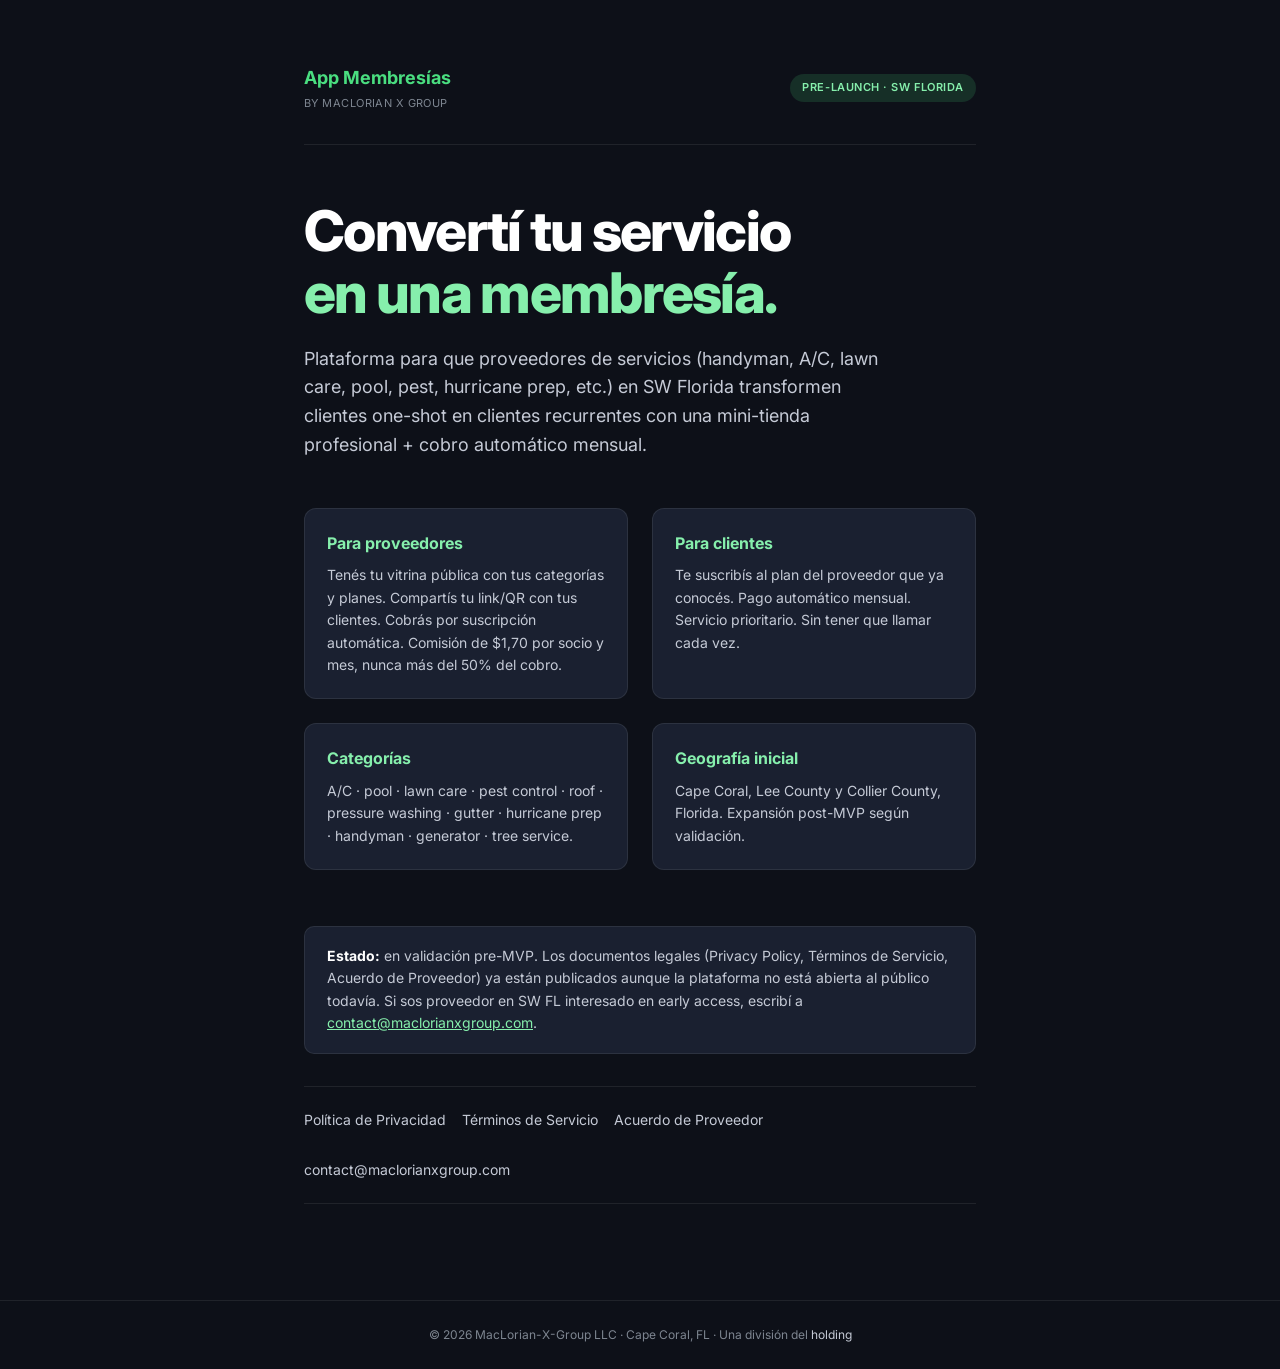
==== campana-web/index.html @ 007fd49b "fix(precio): el 10% muerto seguia VIVO en el cuestionario desplegado investigacion.maclorianxgroup.c" ====
<!DOCTYPE html>
<html lang="es">
<head>
<meta charset="UTF-8">
<meta name="viewport" content="width=device-width, initial-scale=1.0">
<meta name="description" content="App Membresías por Invitación: convierte tu servicio en una membresía. Marketplace cerrado de servicios para SW Florida.">
<meta name="theme-color" content="#0d1018">
<title>App Membresías · MacLorian X Group · Coming soon</title>
<link rel="preconnect" href="https://fonts.googleapis.com">
<link rel="preconnect" href="https://fonts.gstatic.com" crossorigin>
<link href="https://fonts.googleapis.com/css2?family=Inter:wght@400;500;600;700;800&display=swap" rel="stylesheet">
<link rel="stylesheet" href="/cookie-consent.css">
<style>
:root {
  --bg: #0d1018;
  --bg-2: #131722;
  --surface: #1a2030;
  --ink: #ffffff;
  --ink-soft: #c5cad6;
  --ink-mute: #7d8590;
  --rule: rgba(255,255,255,0.08);
  --accent: #4ade80;
  --accent-soft: #86efac;
}
* { box-sizing: border-box; margin: 0; padding: 0; }
body { font-family: 'Inter', system-ui, -apple-system, sans-serif; background: var(--bg); color: var(--ink); line-height: 1.6; min-height: 100vh; display: flex; flex-direction: column; }
.wrap { max-width: 720px; margin: 0 auto; padding: 64px 24px; flex: 1; width: 100%; }
header { display: flex; justify-content: space-between; align-items: center; padding-bottom: 32px; border-bottom: 1px solid var(--rule); margin-bottom: 56px; }
.brand { font-size: 18px; font-weight: 700; color: var(--accent); }
.brand small { display: block; font-size: 11px; color: var(--ink-mute); font-weight: 400; margin-top: 2px; letter-spacing: 0.04em; text-transform: uppercase; }
.tag { background: rgba(74,222,128,0.15); color: var(--accent-soft); padding: 5px 12px; border-radius: 999px; font-size: 11px; font-weight: 600; letter-spacing: 0.05em; text-transform: uppercase; }
h1 { font-size: clamp(36px, 6vw, 56px); line-height: 1.1; letter-spacing: -0.03em; margin-bottom: 20px; font-weight: 800; }
h1 em { font-style: normal; color: var(--accent-soft); }
.lede { font-size: 18px; color: var(--ink-soft); max-width: 580px; margin-bottom: 48px; }
.cards { display: grid; gap: 16px; grid-template-columns: 1fr; margin-bottom: 56px; }
@media (min-width: 640px) { .cards { grid-template-columns: 1fr 1fr; gap: 24px; } }
.card { background: var(--surface); border: 1px solid var(--rule); border-radius: 12px; padding: 22px; }
.card h3 { color: var(--accent-soft); font-size: 16px; margin-bottom: 8px; }
.card p { color: var(--ink-soft); font-size: 14px; }
.note { background: var(--surface); border: 1px solid var(--rule); border-radius: 10px; padding: 18px 22px; color: var(--ink-soft); font-size: 14px; margin-bottom: 32px; }
.note strong { color: var(--ink); }
.legal-links { display: flex; gap: 16px; flex-wrap: wrap; padding: 16px 0; border-top: 1px solid var(--rule); border-bottom: 1px solid var(--rule); margin: 32px 0; }
.legal-links a { color: var(--ink-soft); text-decoration: none; font-size: 14px; padding: 6px 0; }
.legal-links a:hover { color: var(--accent); }
footer { padding: 24px; text-align: center; color: var(--ink-mute); font-size: 12px; border-top: 1px solid var(--rule); }
footer a { color: var(--ink-soft); text-decoration: none; }
footer a:hover { color: var(--accent); }
</style>
</head>
<body>
<div class="wrap">
<header>
  <div class="brand">App Membresías<small>by MacLorian X Group</small></div>
  <span class="tag">Pre-launch · SW Florida</span>
</header>

<h1>Convertí tu servicio<br/><em>en una membresía.</em></h1>
<p class="lede">Plataforma para que proveedores de servicios (handyman, A/C, lawn care, pool, pest, hurricane prep, etc.) en SW Florida transformen clientes one-shot en clientes recurrentes con una mini-tienda profesional + cobro automático mensual.</p>

<div class="cards">
  <div class="card">
    <h3>Para proveedores</h3>
    <p>Tenés tu vitrina pública con tus categorías y planes. Compartís tu link/QR con tus clientes. Cobrás por suscripción automática. Comisión de $1,70 por socio y mes, nunca más del 50% del cobro.</p>
  </div>
  <div class="card">
    <h3>Para clientes</h3>
    <p>Te suscribís al plan del proveedor que ya conocés. Pago automático mensual. Servicio prioritario. Sin tener que llamar cada vez.</p>
  </div>
  <div class="card">
    <h3>Categorías</h3>
    <p>A/C · pool · lawn care · pest control · roof · pressure washing · gutter · hurricane prep · handyman · generator · tree service.</p>
  </div>
  <div class="card">
    <h3>Geografía inicial</h3>
    <p>Cape Coral, Lee County y Collier County, Florida. Expansión post-MVP según validación.</p>
  </div>
</div>

<div class="note">
<strong>Estado:</strong> en validación pre-MVP. Los documentos legales (Privacy Policy, Términos de Servicio, Acuerdo de Proveedor) ya están publicados aunque la plataforma no está abierta al público todavía. Si sos proveedor en SW FL interesado en early access, escribí a <a href="mailto:contact@maclorianxgroup.com" style="color: var(--accent-soft);">contact@maclorianxgroup.com</a>.
</div>

<div class="legal-links">
  <a href="/privacy">Política de Privacidad</a>
  <a href="/terms">Términos de Servicio</a>
  <a href="/provider-agreement">Acuerdo de Proveedor</a>
  <a href="mailto:contact@maclorianxgroup.com">contact@maclorianxgroup.com</a>
</div>
</div>

<footer>
  © 2026 MacLorian-X-Group LLC · Cape Coral, FL · Una división del <a href="https://maclorianxgroup.com">holding</a>
</footer>
<script src="/cookie-consent.js" defer></script>
</body>
</html>
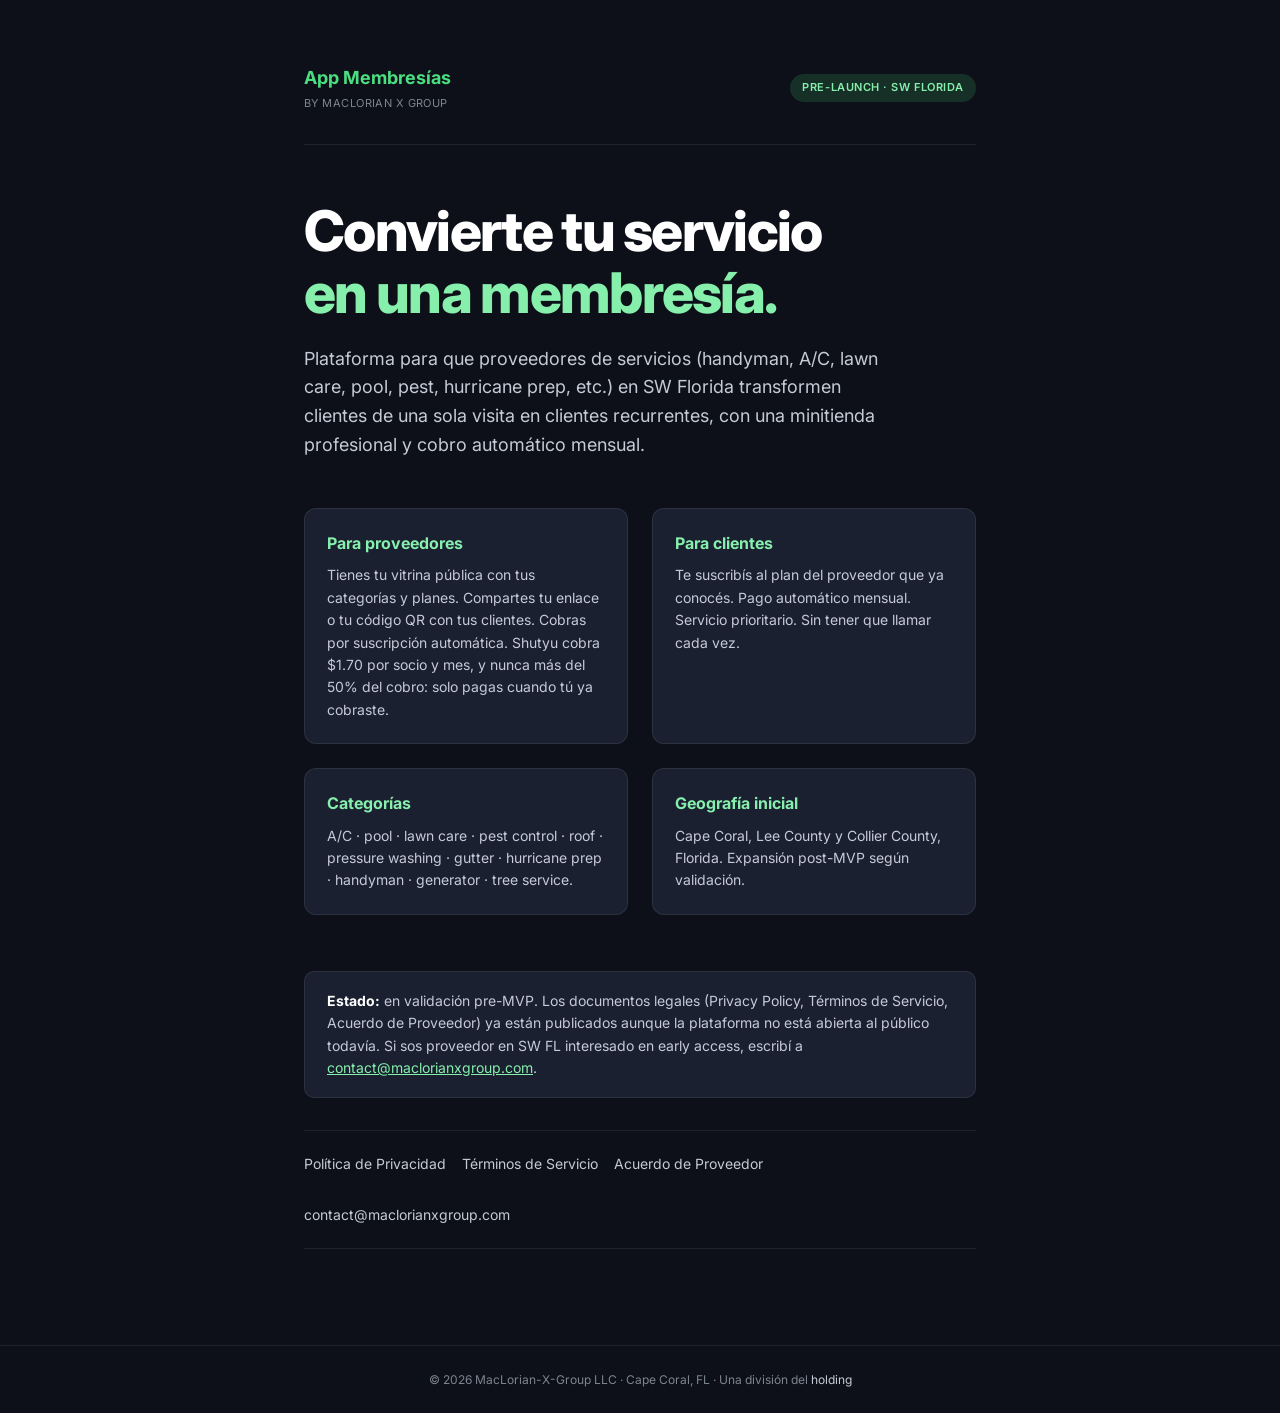
==== commit 8ec15cf6: "copy: las otras tres webs — y una anunciaba un precio que ya no existe Cuestionario, TRASLAPP y camp" ====
--- a/campana-web/index.html
+++ b/campana-web/index.html
@@ -54,13 +54,13 @@
   <span class="tag">Pre-launch · SW Florida</span>
 </header>
 
-<h1>Convertí tu servicio<br/><em>en una membresía.</em></h1>
-<p class="lede">Plataforma para que proveedores de servicios (handyman, A/C, lawn care, pool, pest, hurricane prep, etc.) en SW Florida transformen clientes one-shot en clientes recurrentes con una mini-tienda profesional + cobro automático mensual.</p>
+<h1>Convierte tu servicio<br/><em>en una membresía.</em></h1>
+<p class="lede">Plataforma para que proveedores de servicios (handyman, A/C, lawn care, pool, pest, hurricane prep, etc.) en SW Florida transformen clientes de una sola visita en clientes recurrentes, con una minitienda profesional y cobro automático mensual.</p>
 
 <div class="cards">
   <div class="card">
     <h3>Para proveedores</h3>
-    <p>Tenés tu vitrina pública con tus categorías y planes. Compartís tu link/QR con tus clientes. Cobrás por suscripción automática. Comisión de $1,70 por socio y mes, nunca más del 50% del cobro.</p>
+    <p>Tienes tu vitrina pública con tus categorías y planes. Compartes tu enlace o tu código QR con tus clientes. Cobras por suscripción automática. Shutyu cobra $1.70 por socio y mes, y nunca más del 50% del cobro: solo pagas cuando tú ya cobraste.</p>
   </div>
   <div class="card">
     <h3>Para clientes</h3>
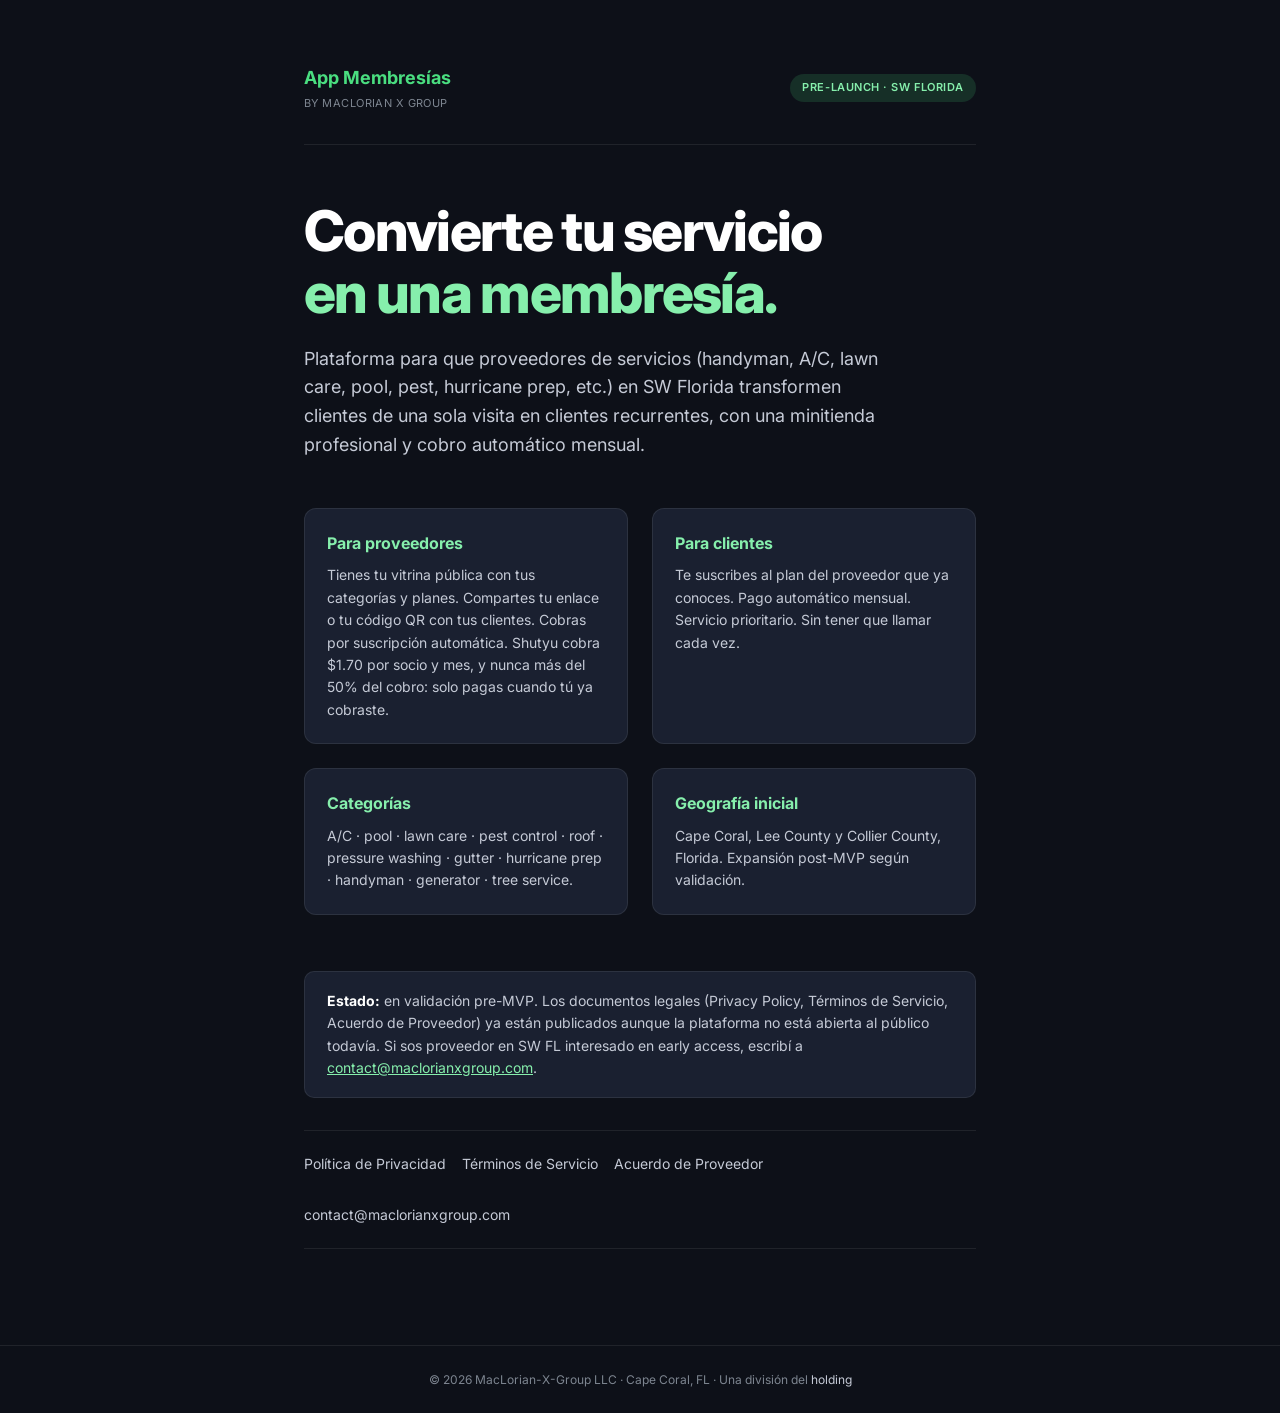
==== commit a68939eb: "merge: el arreglo del precio de Miguel, que llevaba 5 dias sin pushear 007fd49 ("fix(precio): el 10%" ====
--- a/campana-web/index.html
+++ b/campana-web/index.html
@@ -64,7 +64,7 @@
   </div>
   <div class="card">
     <h3>Para clientes</h3>
-    <p>Te suscribís al plan del proveedor que ya conocés. Pago automático mensual. Servicio prioritario. Sin tener que llamar cada vez.</p>
+    <p>Te suscribes al plan del proveedor que ya conoces. Pago automático mensual. Servicio prioritario. Sin tener que llamar cada vez.</p>
   </div>
   <div class="card">
     <h3>Categorías</h3>
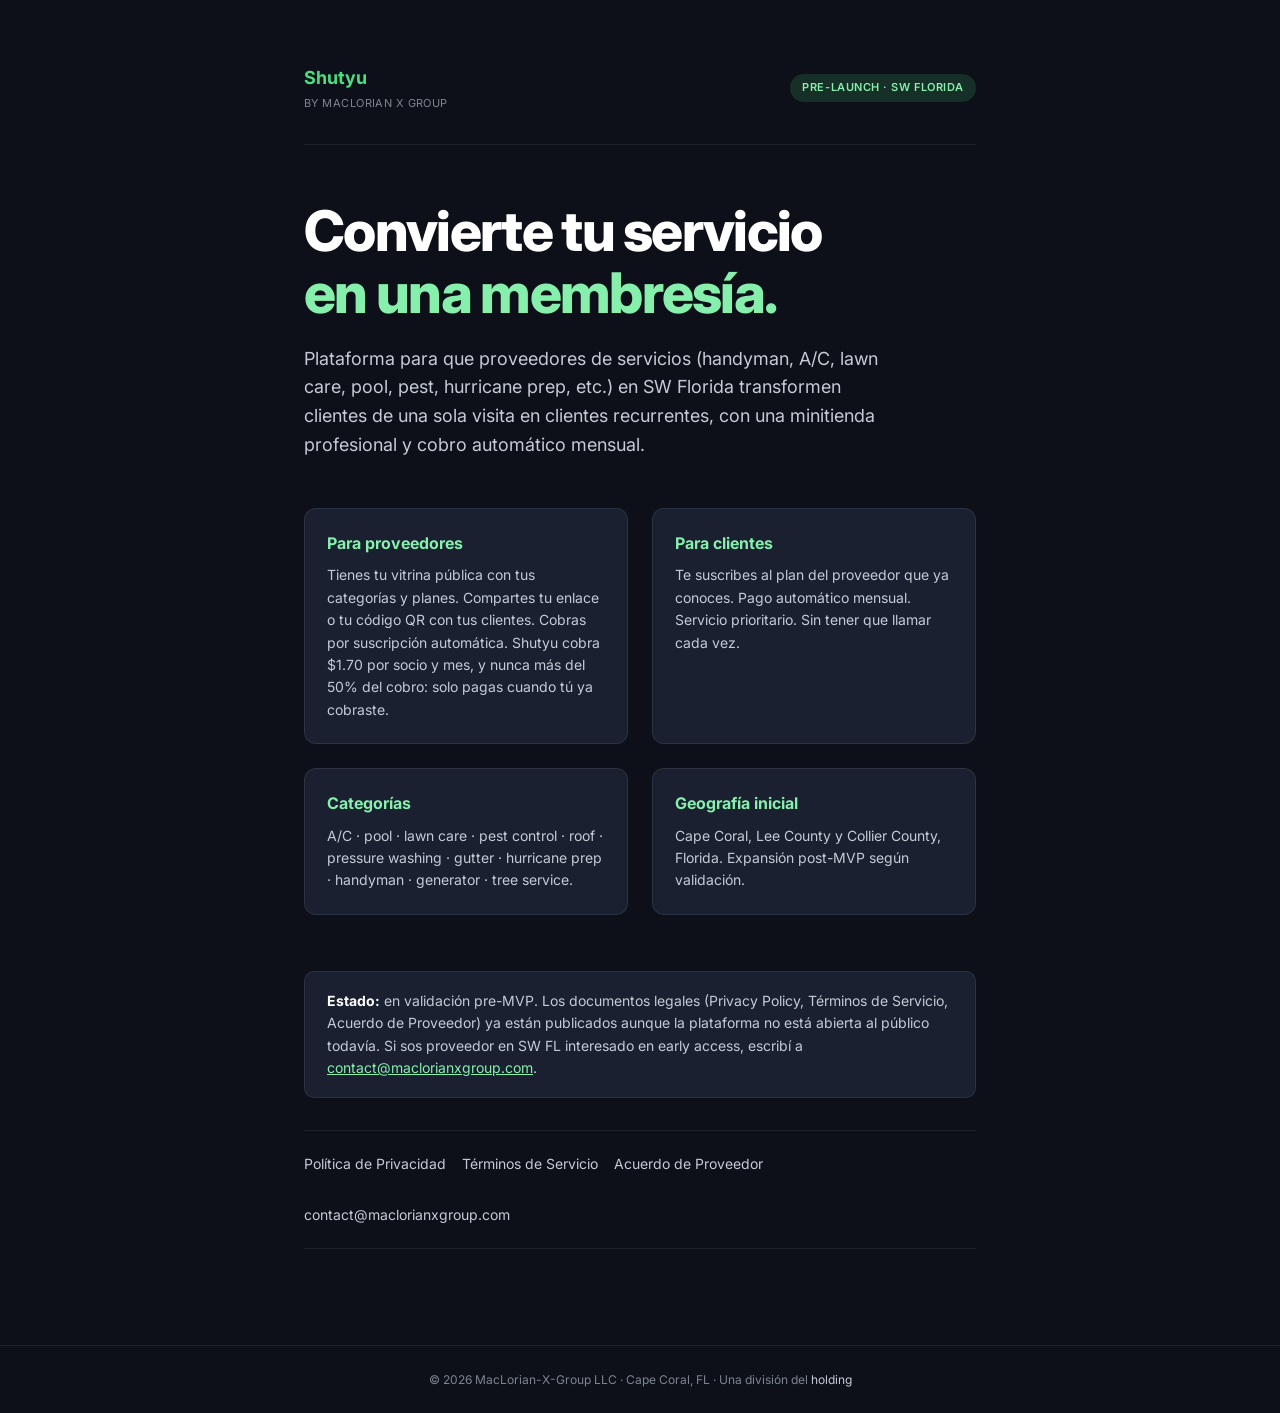
==== commit af363024: "campana-web: rebrand App Membresias -> Shutyu + a11y banner cookies - marca/titulos/meta a Shutyu (e" ====
--- a/campana-web/index.html
+++ b/campana-web/index.html
@@ -3,9 +3,9 @@
 <head>
 <meta charset="UTF-8">
 <meta name="viewport" content="width=device-width, initial-scale=1.0">
-<meta name="description" content="App Membresías por Invitación: convierte tu servicio en una membresía. Marketplace cerrado de servicios para SW Florida.">
+<meta name="description" content="Shutyu por Invitación: convierte tu servicio en una membresía. Marketplace cerrado de servicios para SW Florida.">
 <meta name="theme-color" content="#0d1018">
-<title>App Membresías · MacLorian X Group · Coming soon</title>
+<title>Shutyu · MacLorian X Group · Coming soon</title>
 <link rel="preconnect" href="https://fonts.googleapis.com">
 <link rel="preconnect" href="https://fonts.gstatic.com" crossorigin>
 <link href="https://fonts.googleapis.com/css2?family=Inter:wght@400;500;600;700;800&display=swap" rel="stylesheet">
@@ -50,7 +50,7 @@
 <body>
 <div class="wrap">
 <header>
-  <div class="brand">App Membresías<small>by MacLorian X Group</small></div>
+  <div class="brand">Shutyu<small>by MacLorian X Group</small></div>
   <span class="tag">Pre-launch · SW Florida</span>
 </header>
 
